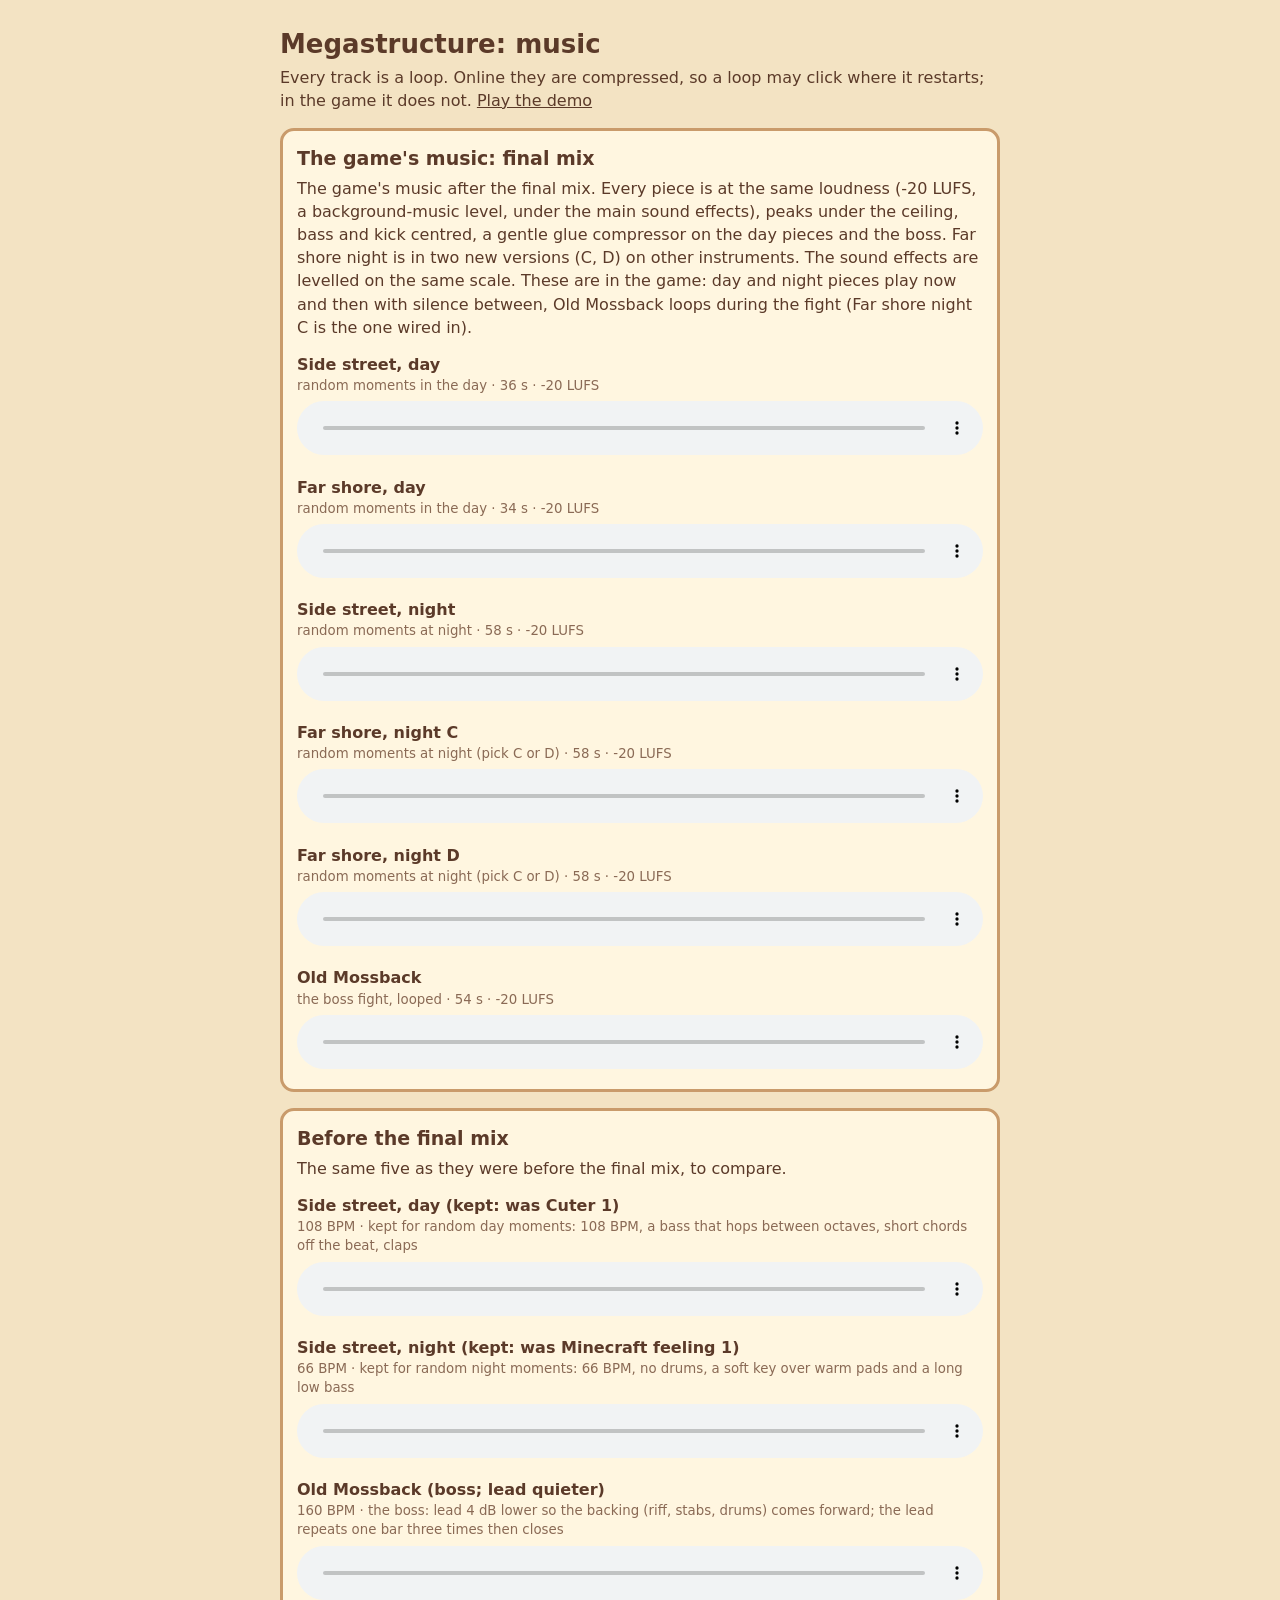
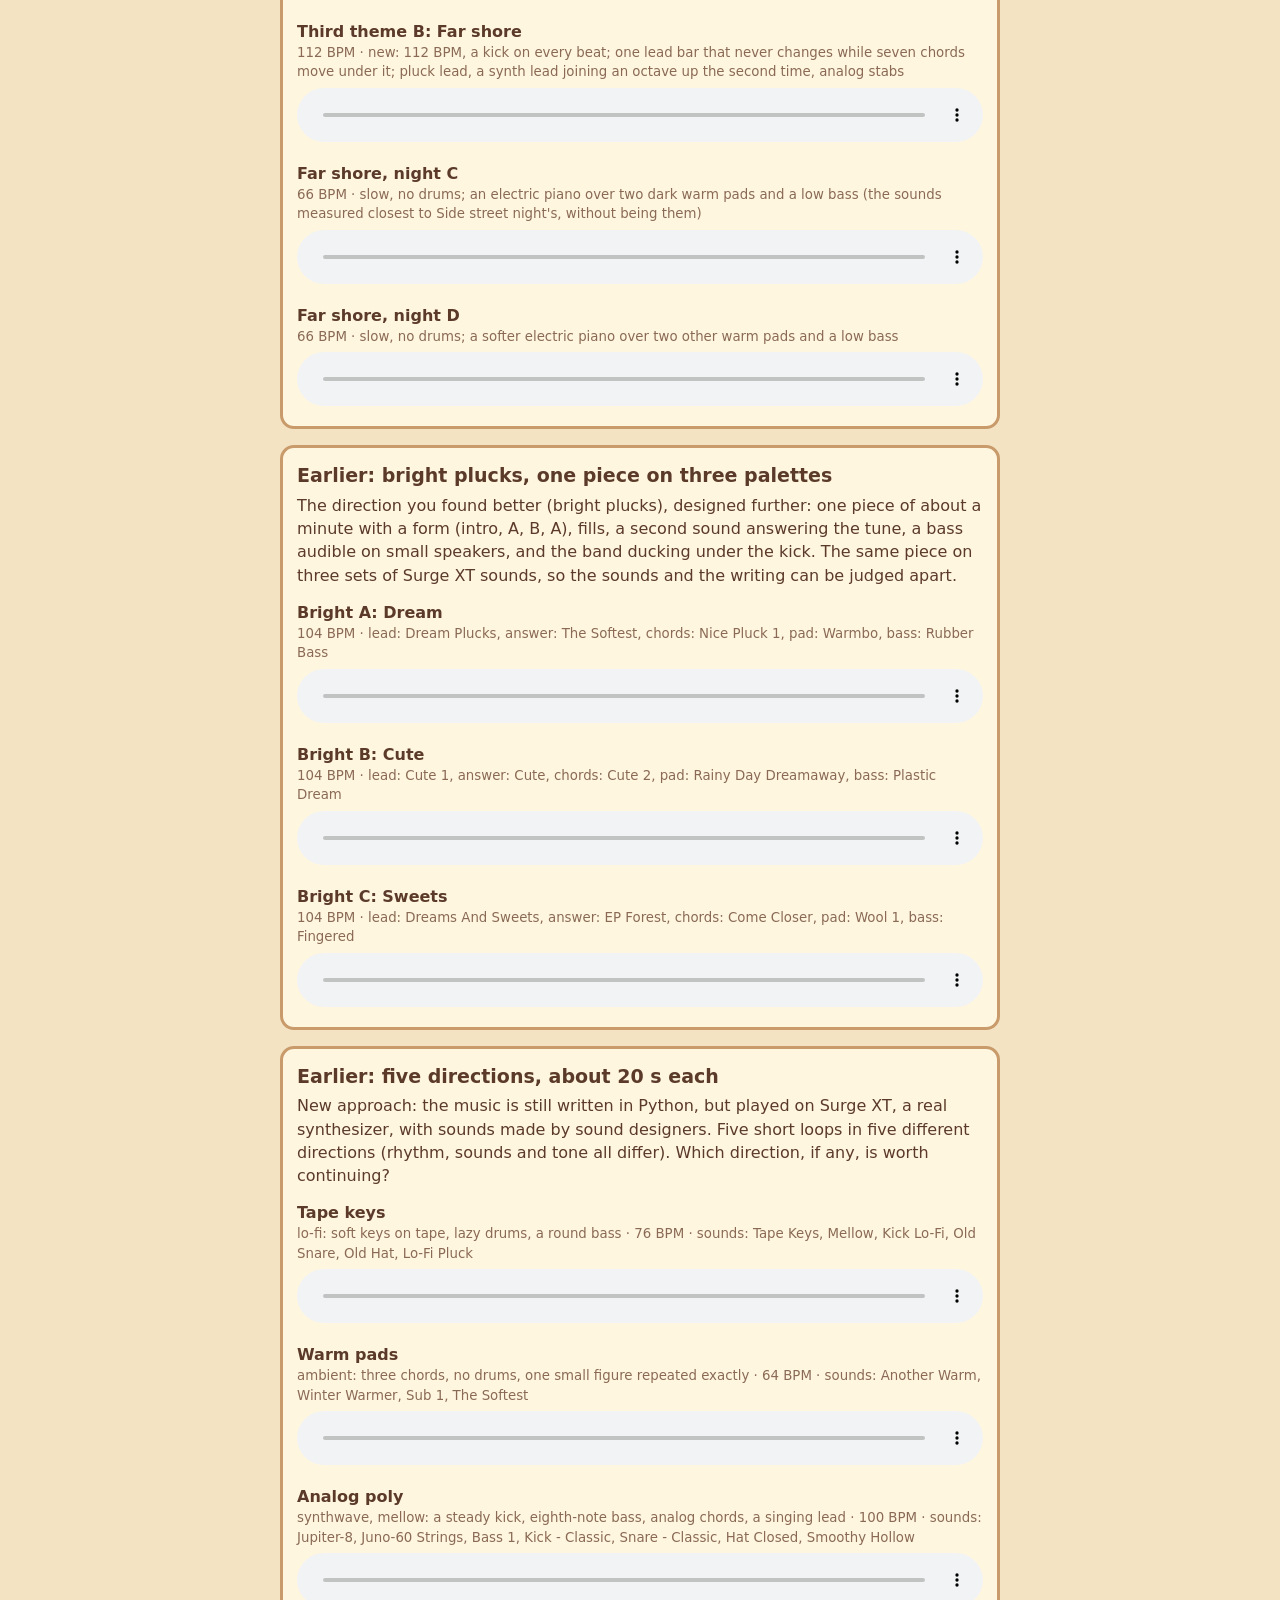
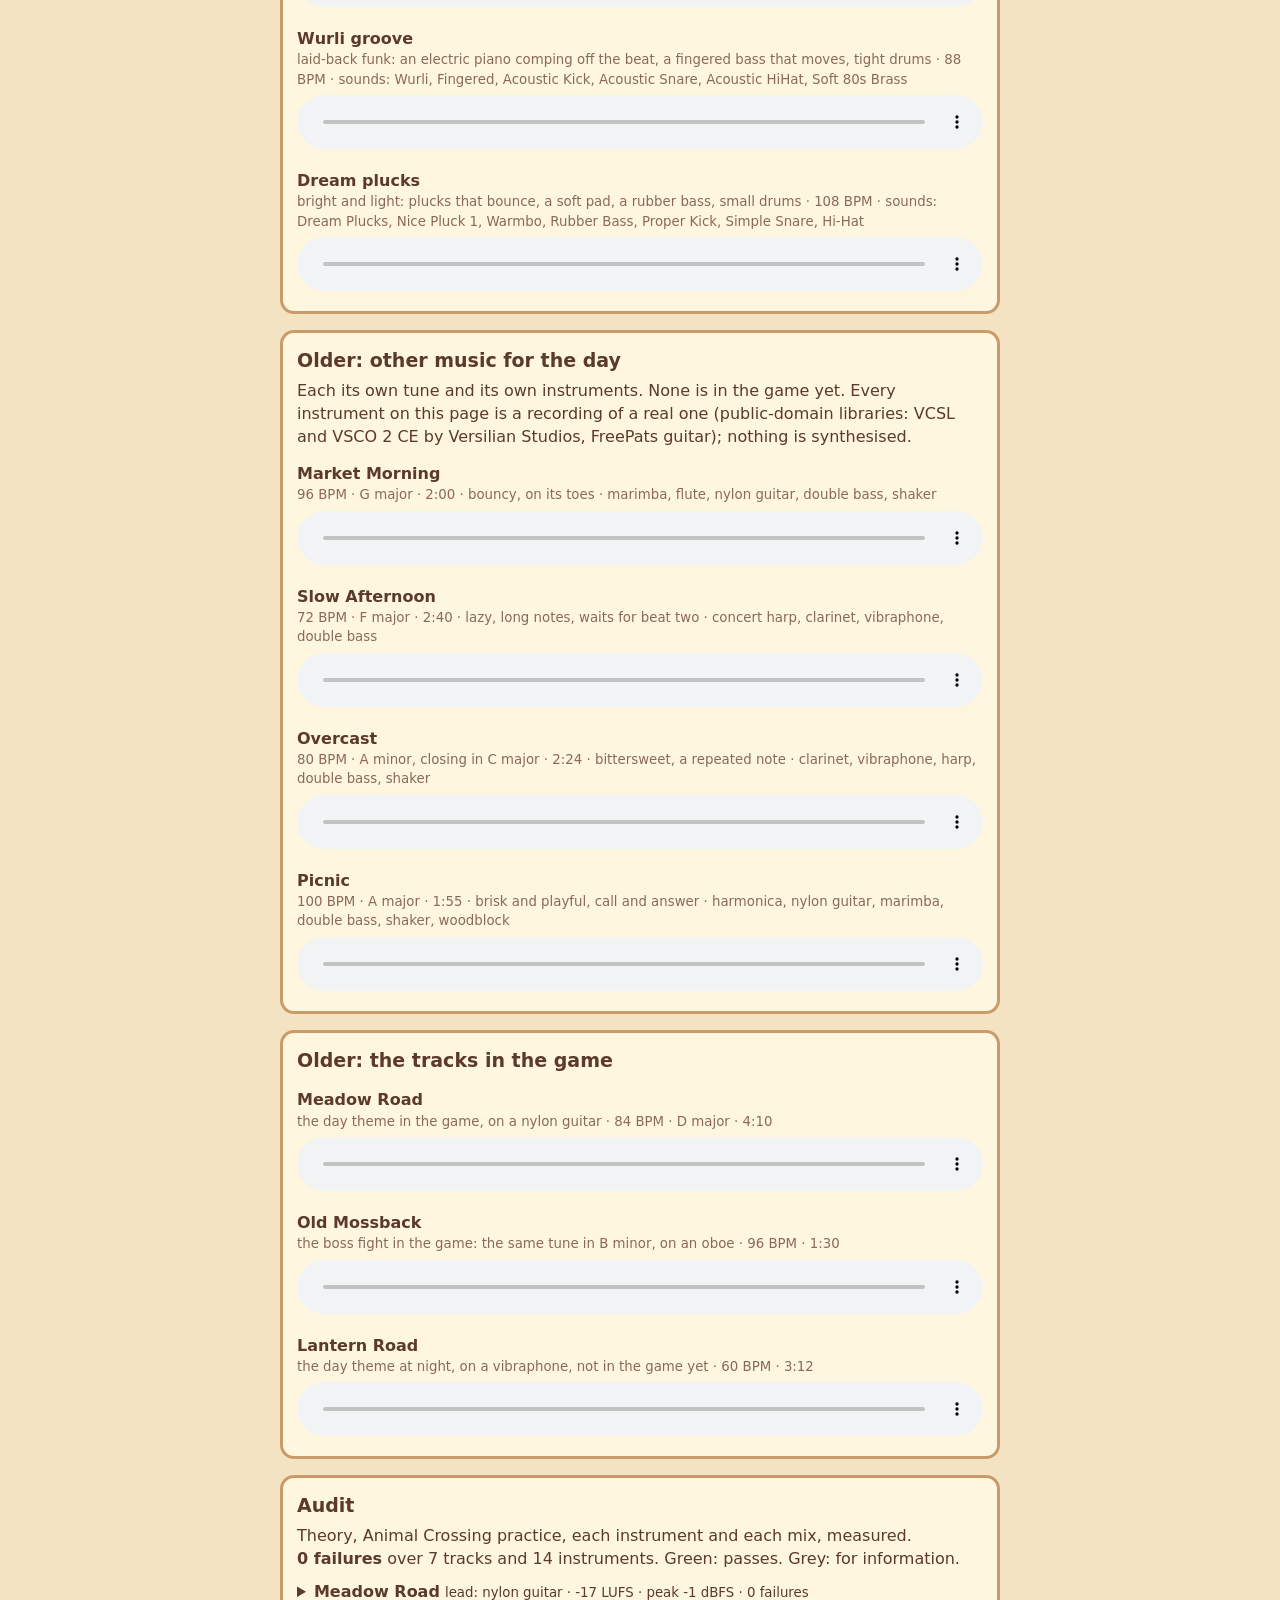
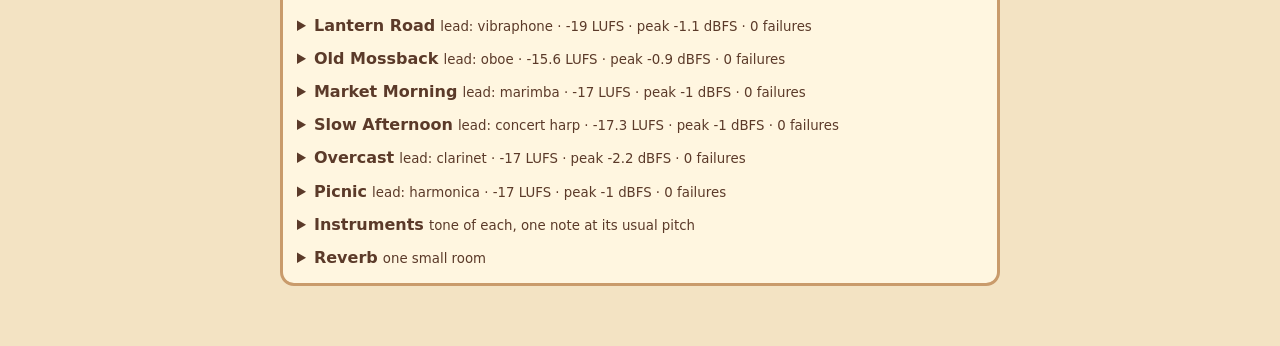
==== music.html @ d2de66f5 "Demo build of 22a380d" ====
<!doctype html>
<html lang="en">
<head>
<meta charset="utf-8">
<meta name="viewport" content="width=device-width, initial-scale=1">
<title>Megastructure: music</title>
<style>
  body { margin:0; background:#f3e3c3; color:#5b3a29; font:16px/1.45 system-ui, sans-serif; }
  main { max-width:720px; margin:0 auto; padding:20px 14px 60px; }
  h1 { font-size:26px; margin:6px 0 2px; }
  h2 { font-size:19px; margin:0 0 4px; }
  section { background:#fff6e0; border:3px solid #c99b6b; border-radius:14px; padding:14px; margin-top:16px; }
  .t { margin-top:14px; }
  .t small { display:block; color:#8a6a55; }
  audio { width:100%; margin-top:6px; }
  a { color:#5b3a29; }
  .rule { display:flex; gap:8px; align-items:baseline; font-size:13px; padding:2px 0; }
  .rule span { flex:0 0 44%; } .rule em { font-style:normal; opacity:.75; }
  .dot { display:inline-block; width:9px; height:9px; border-radius:50%; margin-right:6px; background:#6aa84f; flex:none; }
  .dot.bad { background:#c0392b; } .dot.info { background:#b9a88f; }
  details { margin-top:10px; } summary { cursor:pointer; } h4 { margin:10px 0 2px; font-size:13px; text-transform:uppercase; letter-spacing:.04em; opacity:.7; }
  table.tone { border-collapse:collapse; font-size:12px; margin-top:6px; width:100%; } table.tone td, table.tone th { text-align:left; padding:2px 6px 2px 0; }
  table.tone { display:block; overflow-x:auto; }
</style>
</head>
<body>
<main>
  <h1>Megastructure: music</h1>
  <div>Every track is a loop. Online they are compressed, so a loop may click where it restarts; in the game it does not. <a href="./">Play the demo</a></div>
  <section><h2>The game's music: final mix</h2><div>The game's music after the final mix. Every piece is at the same loudness (-20 LUFS, a background-music level, under the main sound effects), peaks under the ceiling, bass and kick centred, a gentle glue compressor on the day pieces and the boss. Far shore night is in two new versions (C, D) on other instruments. The sound effects are levelled on the same scale. These are in the game: day and night pieces play now and then with silence between, Old Mossback loops during the fight (Far shore night C is the one wired in).</div><div id="final"></div></section>
  <section><h2>Before the final mix</h2><div>The same five as they were before the final mix, to compare.</div><div id="pieces"></div></section>
  <section><h2>Earlier: bright plucks, one piece on three palettes</h2><div>The direction you found better (bright plucks), designed further: one piece of about a minute with a form (intro, A, B, A), fills, a second sound answering the tune, a bass audible on small speakers, and the band ducking under the kick. The same piece on three sets of Surge XT sounds, so the sounds and the writing can be judged apart.</div><div id="bright"></div></section>
  <section><h2>Earlier: five directions, about 20 s each</h2><div>New approach: the music is still written in Python, but played on Surge XT, a real synthesizer, with sounds made by sound designers. Five short loops in five different directions (rhythm, sounds and tone all differ). Which direction, if any, is worth continuing?</div><div id="dirs"></div></section>
  <section><h2>Older: other music for the day</h2><div>Each its own tune and its own instruments. None is in the game yet. Every instrument on this page is a recording of a real one (public-domain libraries: VCSL and VSCO 2 CE by Versilian Studios, FreePats guitar); nothing is synthesised.</div><div id="days"></div></section>
  <section><h2>Older: the tracks in the game</h2><div id="now"></div></section>
  <section><h2>Audit</h2><div>Theory, Animal Crossing practice, each instrument and each mix, measured.</div><div id="audit">loading…</div></section>
</main>
<script>
const fmt = (s) => `${Math.floor(s / 60)}:${String(Math.floor(s % 60)).padStart(2, "0")}`;
function add(box, file, title, sub, loop) {
  const d = document.createElement("div");
  d.className = "t";
  d.innerHTML = `<b>${title}</b><small>${sub}</small><audio controls preload="none" ${loop ? "loop" : ""} src="music/${file}.m4a"></audio>`;
  document.getElementById(box).appendChild(d);
}
document.addEventListener("play", (e) => document.querySelectorAll("audio").forEach((a) => a !== e.target && a.pause()), true);
fetch("music/final.json").then((r) => r.json()).then((ds) => {
  for (const d of ds) add("final", "final_" + d.id, d.title, `${d.where} · ${Math.round(d.seconds)} s · ${d.after.lufs} LUFS`, true);
});
fetch("music/pieces.json").then((r) => r.json()).then((ds) => {
  for (const d of ds) add("pieces", "piece_" + d.id, d.title, `${d.bpm} BPM · ${d.about}`, true);
});
fetch("music/bright.json").then((r) => r.json()).then((ds) => {
  for (const d of ds) add("bright", "bright_" + d.id, d.title, `${d.bpm} BPM · ${d.sounds}`, true);
});
fetch("music/directions.json").then((r) => r.json()).then((ds) => {
  for (const d of ds) add("dirs", "dir_" + d.id, d.title, `${d.mood} · ${d.bpm} BPM · sounds: ${d.sounds}`, true);
});
fetch("music/days.json").then((r) => r.json()).then((days) => {
  for (const d of days) add("days", "day_" + d.id, d.title, `${d.bpm} BPM · ${d.key} · ${fmt(d.seconds)} · ${d.mood} · ${d.band}`, true);
});
add("now", "master", "Meadow Road", "the day theme in the game, on a nylon guitar · 84 BPM · D major · 4:10", true);
add("now", "boss", "Old Mossback", "the boss fight in the game: the same tune in B minor, on an oboe · 96 BPM · 1:30", true);
add("now", "night", "Lantern Road", "the day theme at night, on a vibraphone, not in the game yet · 60 BPM · 3:12", true);
fetch("music/quality.json").then((r) => r.json()).then((q) => showAudit(q, document.getElementById("audit")));

// The audit (music/quality.py): every rule with what was measured.
function showAudit(q, box) {
  const dot = (ok) => `<i class="dot ${ok === false ? "bad" : ok === null ? "info" : "ok"}"></i>`;
  const rows = (list) => list.map(([name, ok, detail]) => `<div class="rule">${dot(ok)}<span>${name}</span><em>${detail || ""}</em></div>`).join("");
  let h = `<div><b>${q.fails} failures</b> over ${q.tracks.length} tracks and ${q.instruments.length} instruments. Green: passes. Grey: for information.</div>`;
  for (const t of q.tracks) {
    const m = t.mix, bal = m.tune_over_band_db ? `${m.tune_over_band_db[0]} to ${m.tune_over_band_db[1]} dB` : "not measured (the tune and the fight share the front)";
    h += `<details><summary><b>${t.title}</b> <small>lead: ${t.lead} · ${m.lufs} LUFS · peak ${m.peak_db} dBFS · ${m.fail.length + t.theory.filter((r) => r[1] === false).length} failures</small></summary>
      <h4>Theory</h4>${rows(t.theory)}<h4>Animal Crossing practice</h4>${rows(t.practice)}<h4>Mix</h4>${rows([
        ["loudness on target", Math.abs(m.lufs - m.target) <= 0.6, `${m.lufs} LUFS, target ${m.target}`],
        ["peaks under -1 dBFS", m.peak_db <= -0.9, `${m.peak_db} dBFS`],
        ["sections close in level", m.block_range_db <= 8, `within ${m.block_range_db} dB`],
        ["the tune over the band", true, bal],
        ["tonal balance", true, Object.entries(m.bands_db).map(([k, v]) => `${k} ${v}`).join(" · ") + " dB"],
        ["stereo, and the lows centred", true, `left/right ${m.stereo}, under 150 Hz ${m.low_mono}`],
        ["the loop point", m.seam <= 0.03, `step of ${m.seam}`]])}</details>`;
  }
  h += `<details><summary><b>Instruments</b> <small>tone of each, one note at its usual pitch</small></summary><table class="tone"><tr><th>instrument</th><th>role</th><th>note</th><th>loudness</th><th>attack</th><th>centre</th><th>tuning</th><th>ends</th></tr>` +
    q.instruments.map((r) => `<tr><td>${dot(r.fail.length ? false : true)}${r.name.replace("_", " ")}</td><td>${r.role}</td><td>${r.note}</td><td>${r.loudness} LUFS</td><td>${r.attack_ms} ms</td><td>${r.centroid_hz} Hz</td><td>${r.cents === null ? "" : r.cents + " cents"}</td><td>${r.cut_db} dB</td></tr>`).join("") + `</table></details>`;
  h += `<details><summary><b>Reverb</b> <small>one small room</small></summary>` + Object.entries(q.room).map(([k, r]) =>
    `<div class="rule">${dot(true)}<span>${k}</span><em>gone in ${r.rt60_s} s · starts ${r.predelay_ms} ms after the note · kept to ${r.return} · level: ${Object.entries(r.level_db).map(([a, b]) => `${a} ${b}${b === "dry" ? "" : " dB"}`).join(", ")}</em></div>`).join("") + `</details>`;
  box.innerHTML = h;
}
</script>
</body>
</html>
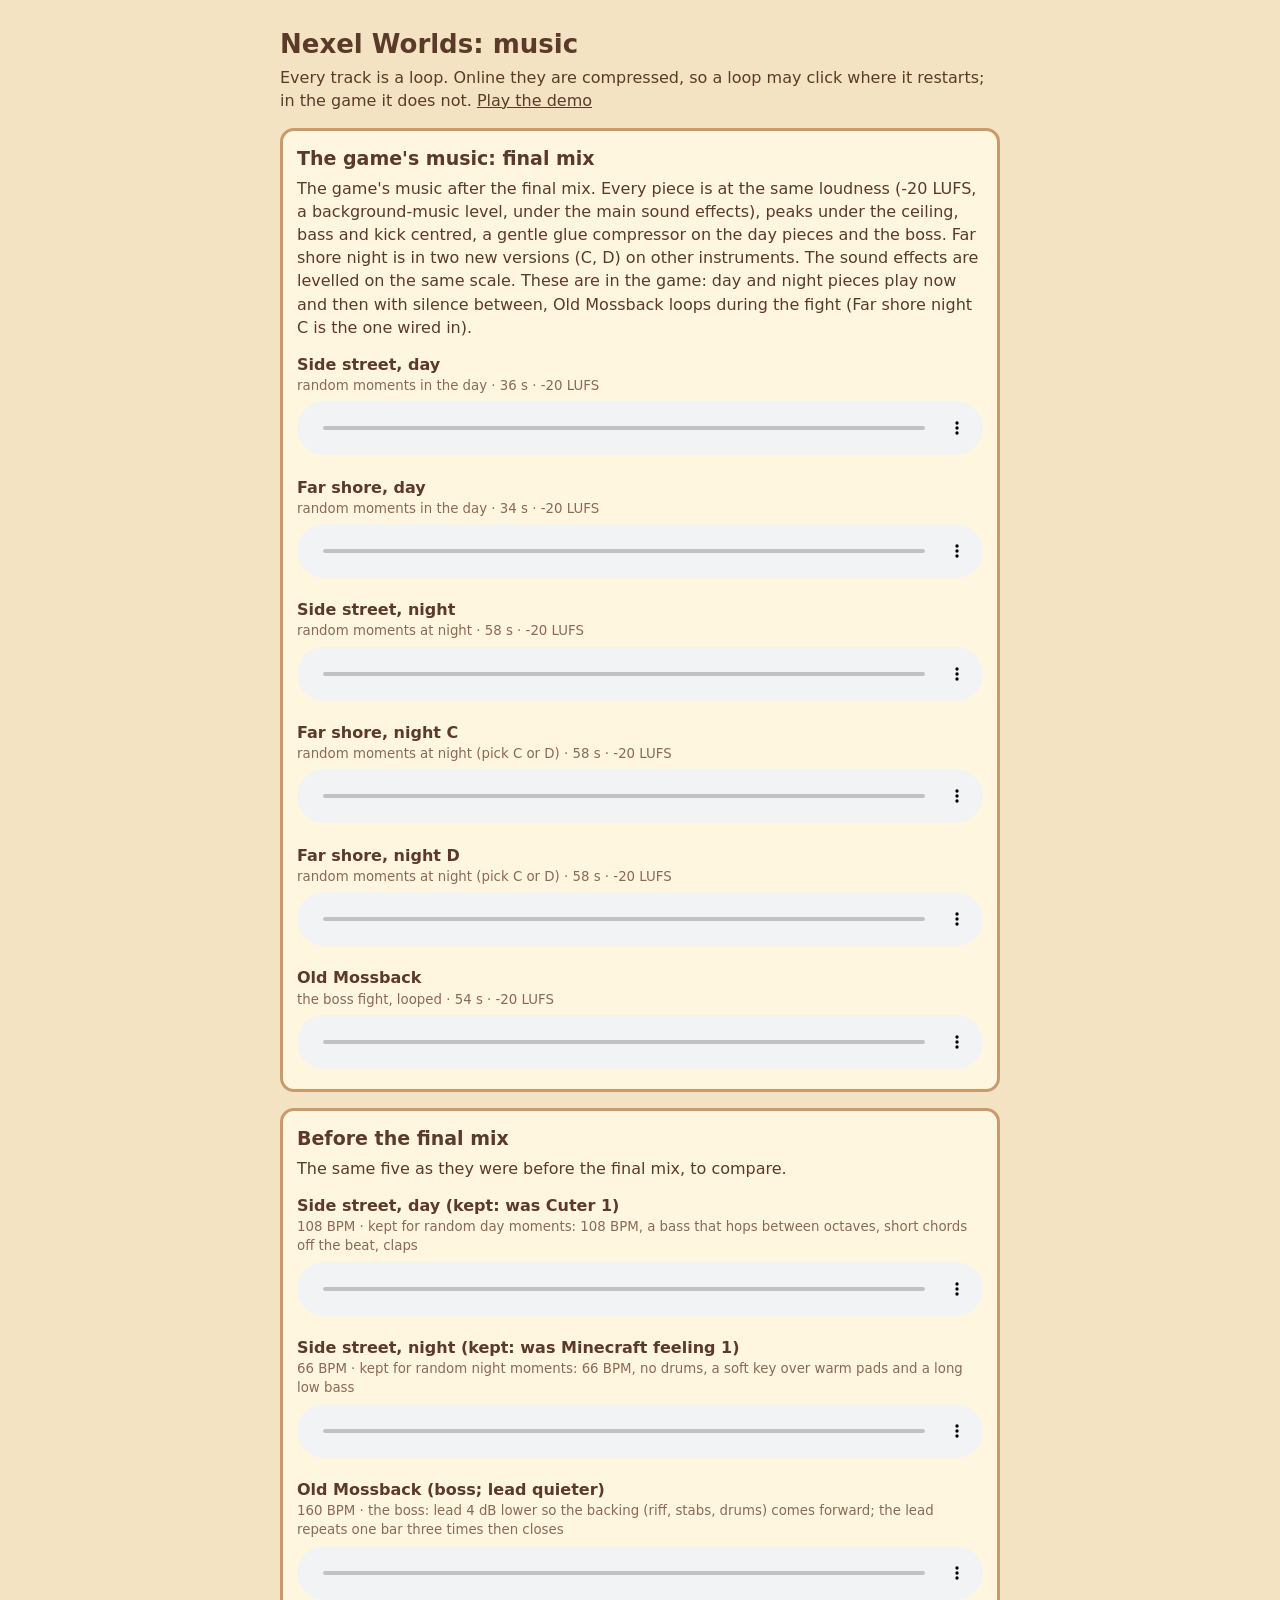
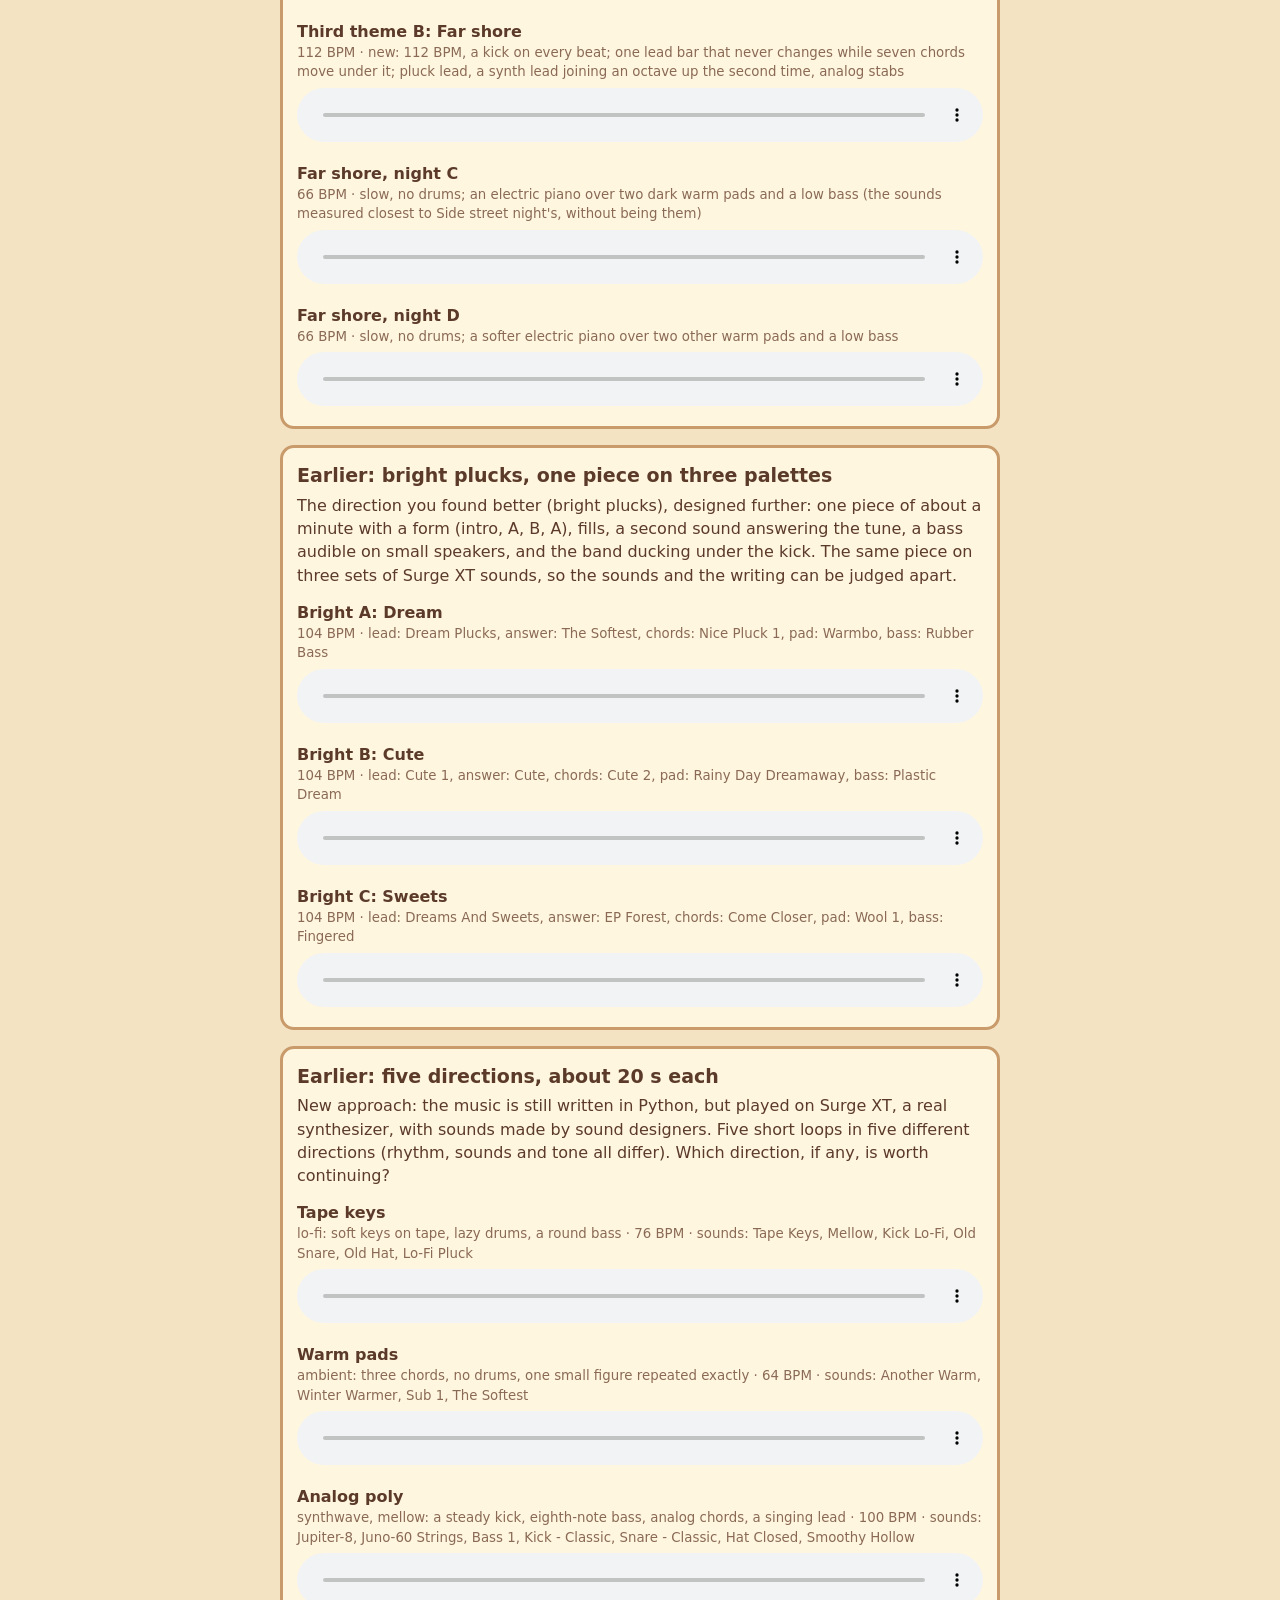
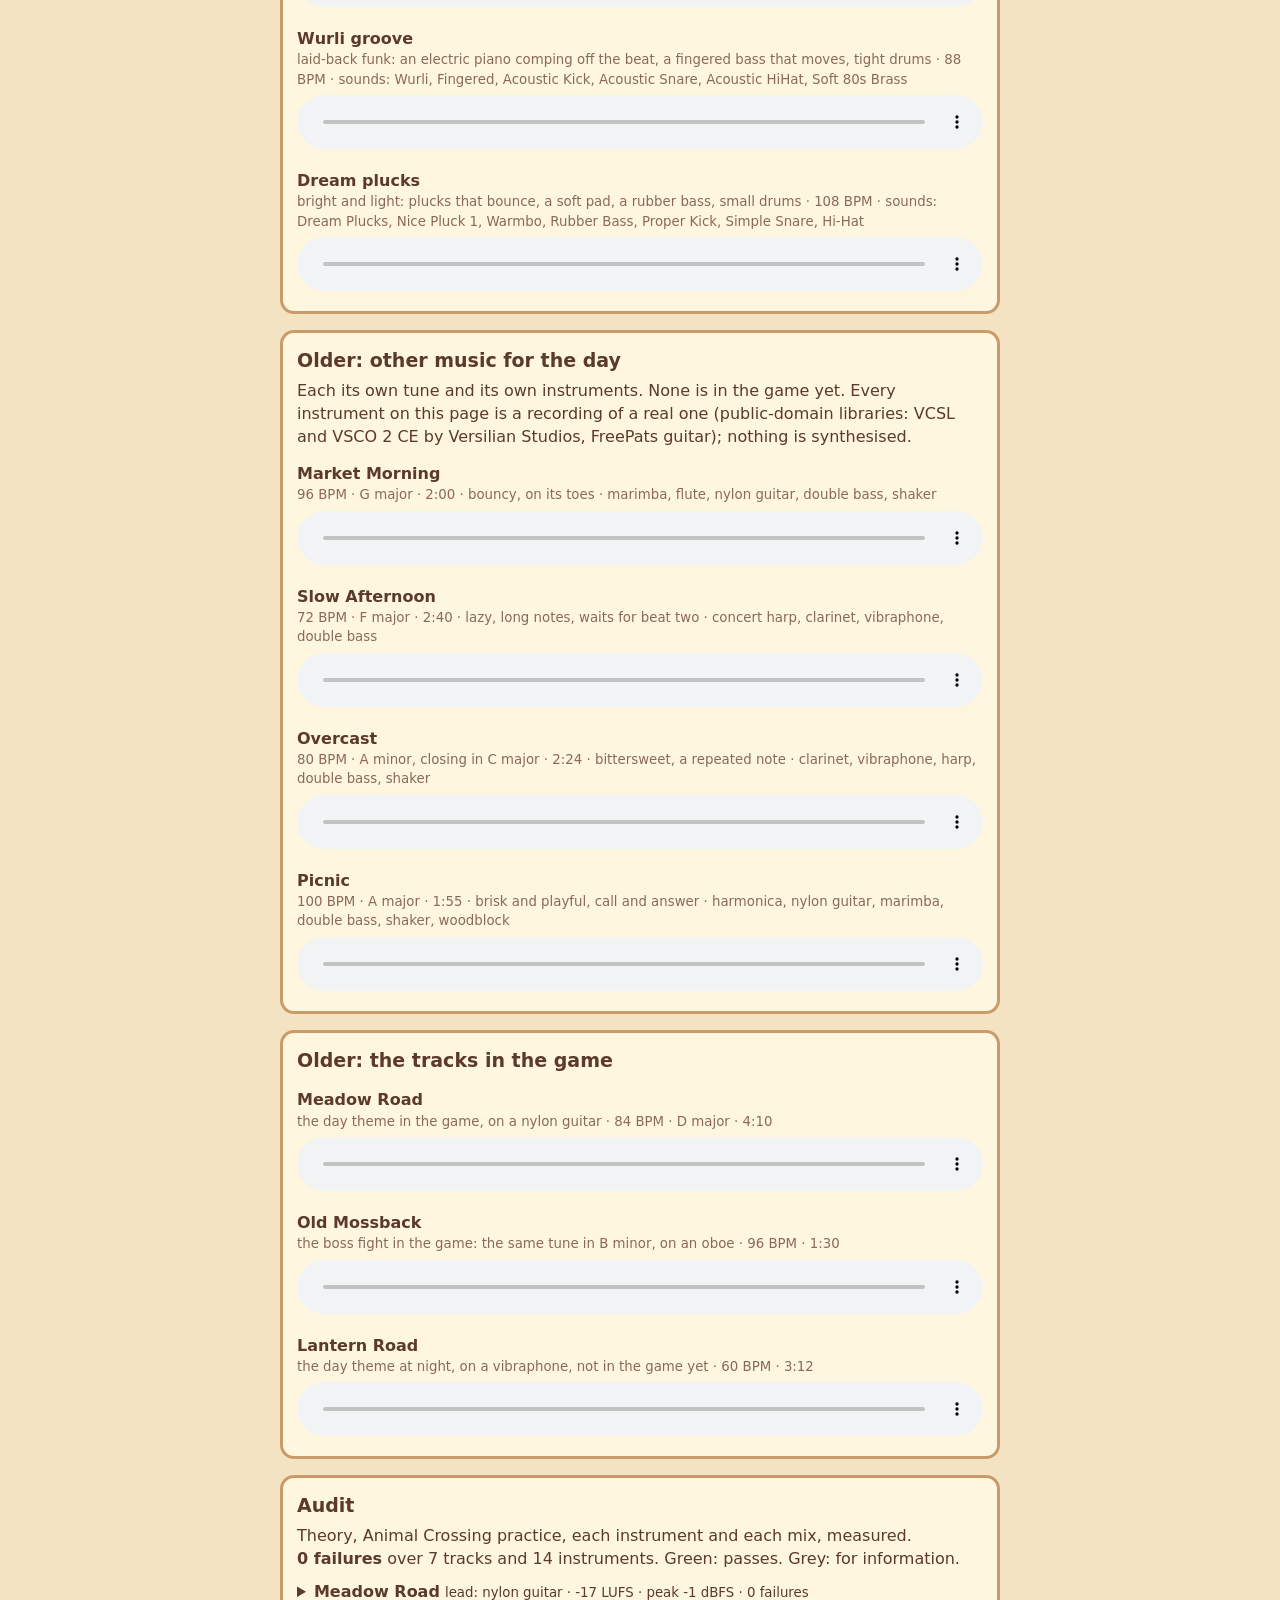
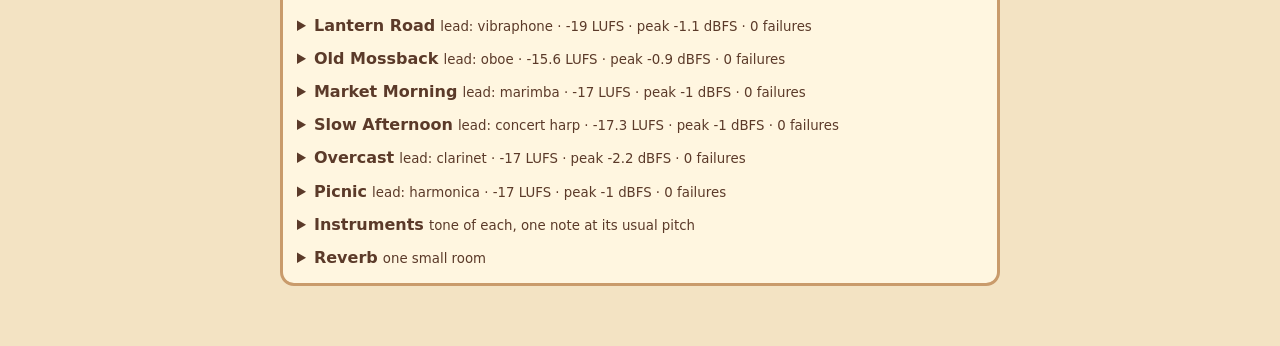
==== commit 5513eb60: "Demo build of 89bd88b" ====
--- a/music.html
+++ b/music.html
@@ -3,7 +3,7 @@
 <head>
 <meta charset="utf-8">
 <meta name="viewport" content="width=device-width, initial-scale=1">
-<title>Megastructure: music</title>
+<title>Nexel Worlds: music</title>
 <style>
   body { margin:0; background:#f3e3c3; color:#5b3a29; font:16px/1.45 system-ui, sans-serif; }
   main { max-width:720px; margin:0 auto; padding:20px 14px 60px; }
@@ -25,7 +25,7 @@
 </head>
 <body>
 <main>
-  <h1>Megastructure: music</h1>
+  <h1>Nexel Worlds: music</h1>
   <div>Every track is a loop. Online they are compressed, so a loop may click where it restarts; in the game it does not. <a href="./">Play the demo</a></div>
   <section><h2>The game's music: final mix</h2><div>The game's music after the final mix. Every piece is at the same loudness (-20 LUFS, a background-music level, under the main sound effects), peaks under the ceiling, bass and kick centred, a gentle glue compressor on the day pieces and the boss. Far shore night is in two new versions (C, D) on other instruments. The sound effects are levelled on the same scale. These are in the game: day and night pieces play now and then with silence between, Old Mossback loops during the fight (Far shore night C is the one wired in).</div><div id="final"></div></section>
   <section><h2>Before the final mix</h2><div>The same five as they were before the final mix, to compare.</div><div id="pieces"></div></section>
